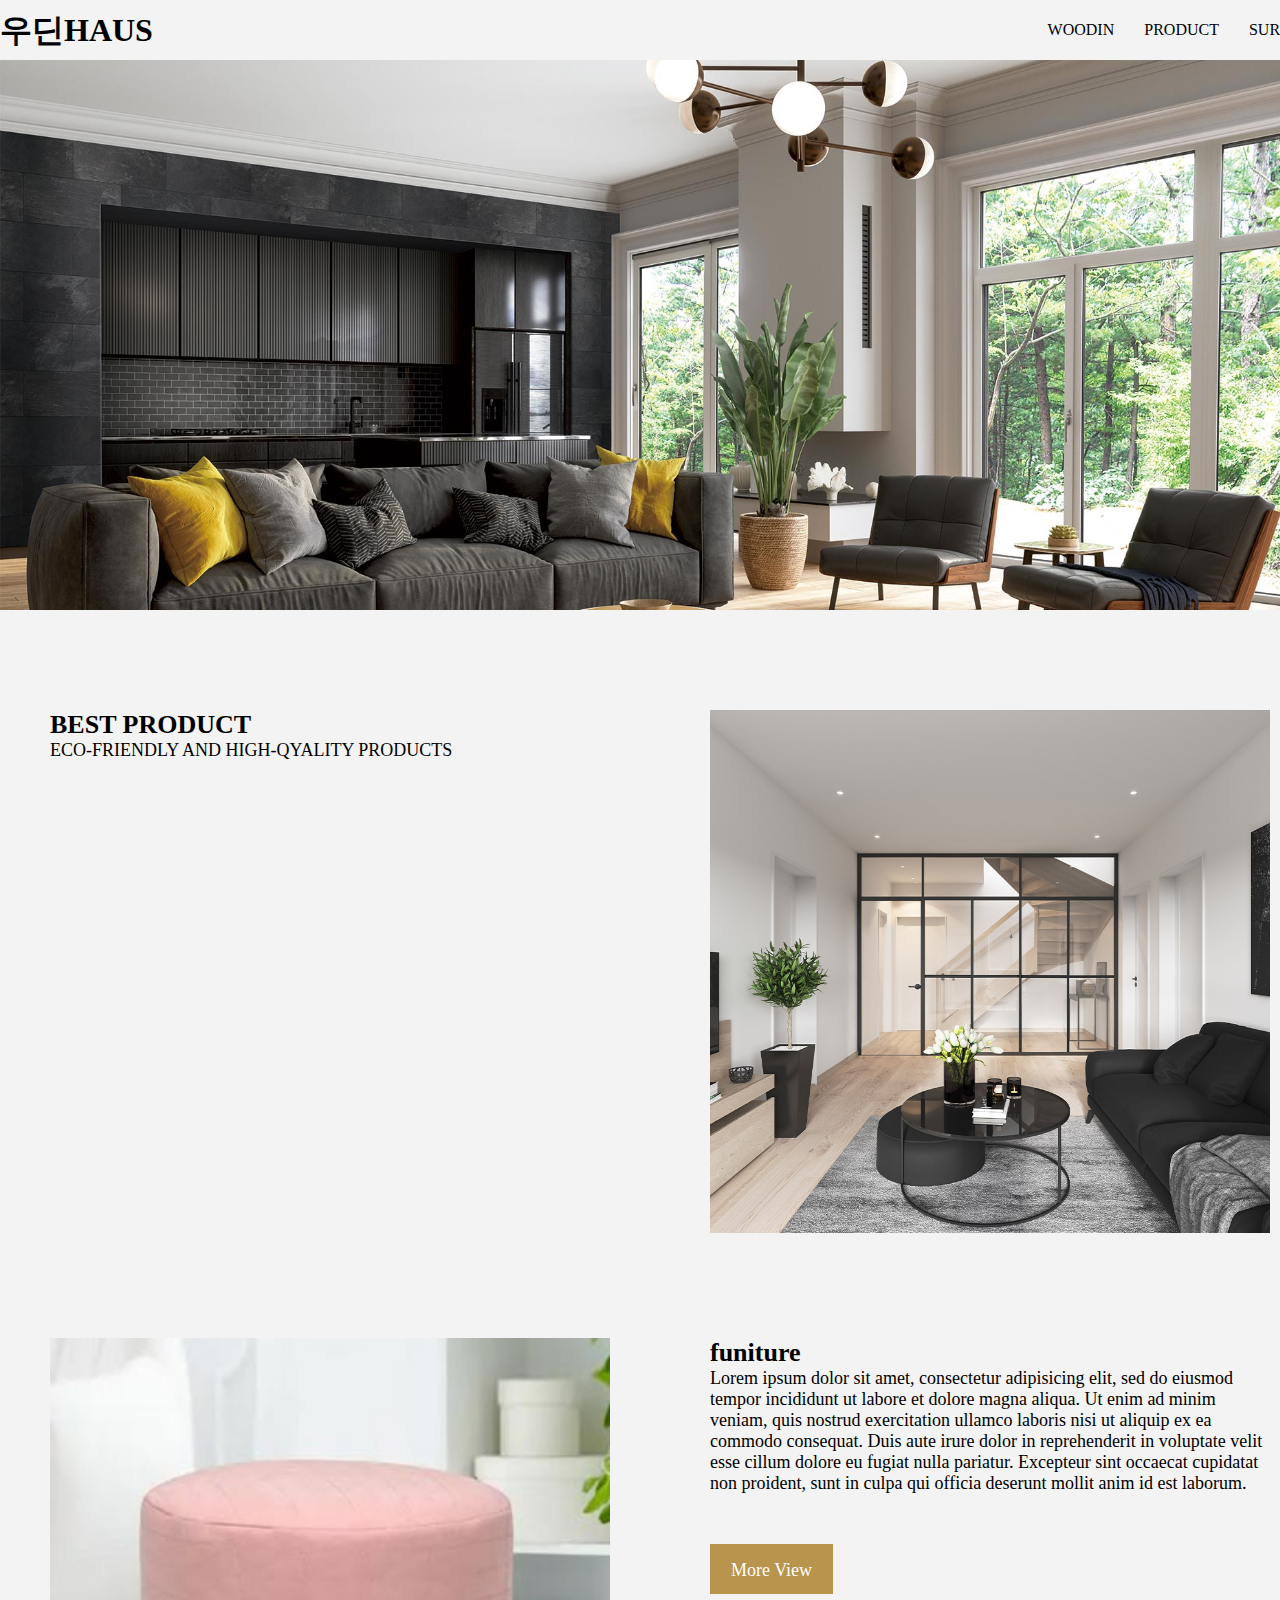
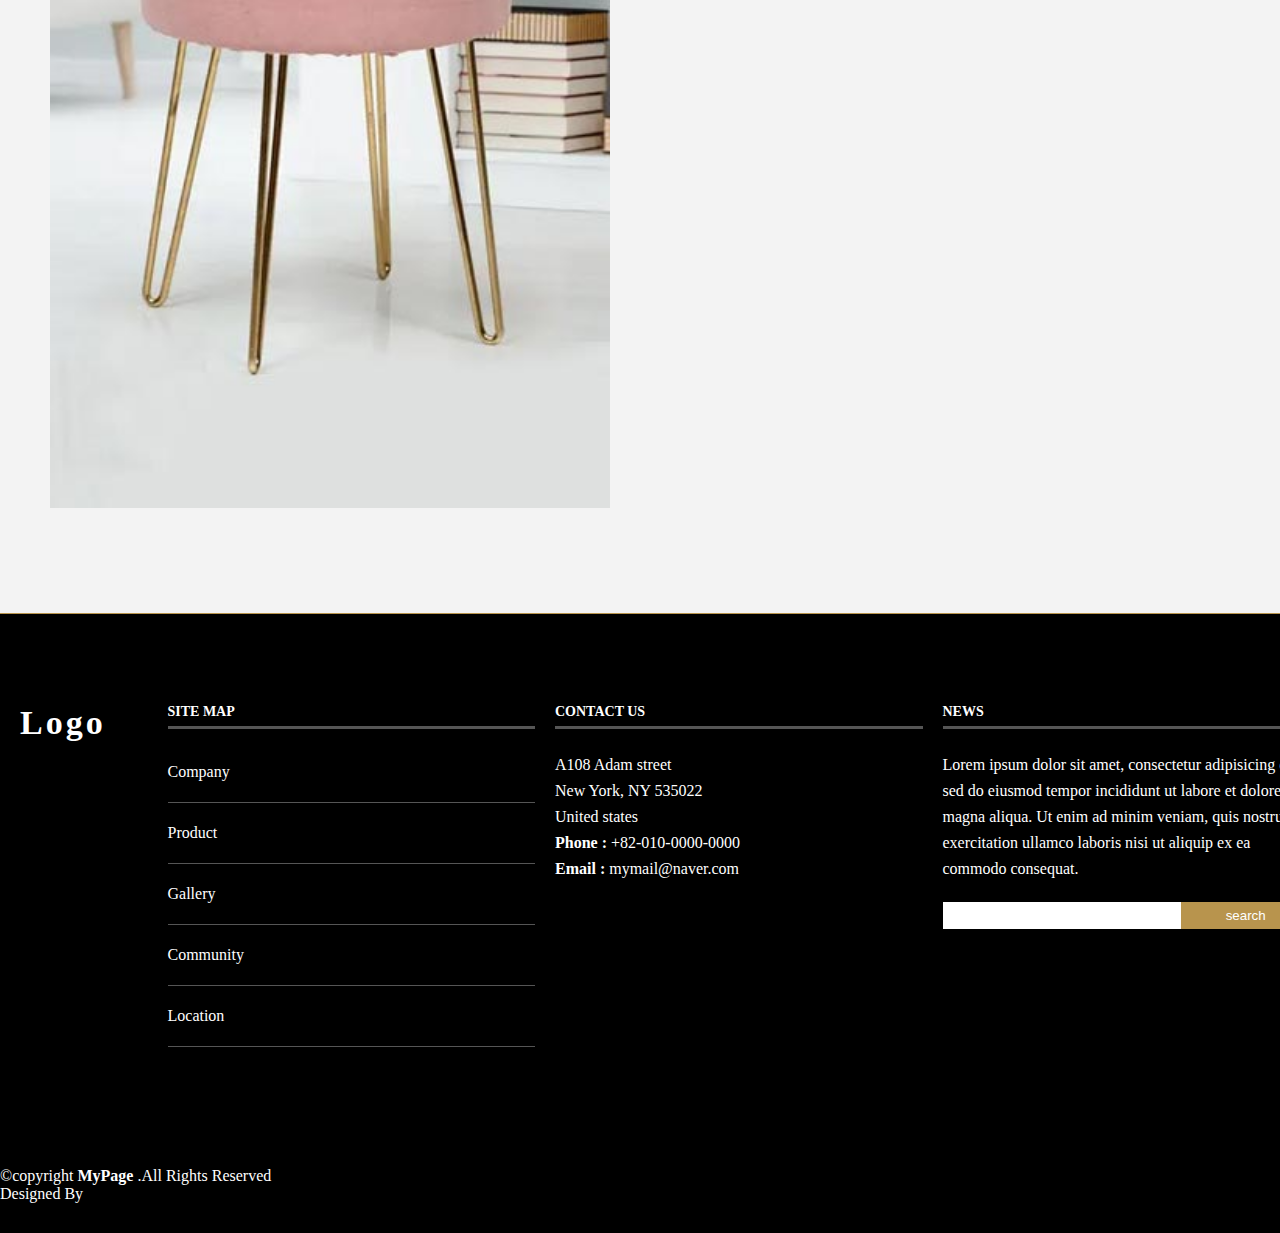
==== index.html @ 6322b31a "DAY(1)" ====
<!DOCTYPE html>
<html lang="ko" dir="ltr">

<head>
  <meta charset="utf-8">
  <meta name="viewport" content="width=device-width, initial-scale=1, maximum-scale=1, minimum-scale=1, user-scalable=no">
  <link rel="stylesheet" href="./css/style.min.css">
  <link rel="stylesheet" href="https://unpkg.com/swiper/swiper-bundle.min.css"/>
  <script type="text/javascript" src="./js/jquery.min.js"></script>
  <script type="text/javascript" src="./js/common.js"></script>
  <title>우딘HAUS</title>
</head>

<body>
  <div id="wrap">
    <header id="header">
      <!-- 로고 -->
      <h1 id="top-logo">
        <a href="index.html">우딘HAUS</a>
      </h1>
      <!-- 메인메뉴 -->
      <nav id="top-nav">
        <ul>
          <li>
            <a href="./company/introduce.html">WOODIN</a>
            <ul class="sub-menu">
              <li><a href="./company/introduce.html">Introduce</a></li>
              <li><a href="./company/ci.html">CI</a></li>
              <li><a href="./company/history.html">HISTORY</a></li>
            </ul>
          </li>
          <li><a href="./product/product.html">PRODUCT</a></li>      
          <li>
            <a href="./community/notice.html">SURPORT</a>
            <ul class="sub-menu">
              <li><a href="./community/notice.html">NOTICE</a></li>
              <li><a href="./community/faq.html">FAQ</a></li>
            </ul>
          </li>
        </ul>
      </nav>
    </header>
    <main>
      <!-- 메인베너 -->

      <div class="mainbanner">

      </div>
      <!-- 컨탠츠 영역 -->
      <div class="container">
        <div class="content">
          <div class="inner">
            <div class="box items_2">
              <div class="items">
                <h3 class="title">BEST PRODUCT</h3>
                <p>ECO-FRIENDLY AND HIGH-QYALITY PRODUCTS </p>
              </div>
              <div class="items">
                <img src="./img/thumb_nail01_cs.jpg" alt="funiture">
              </div>
            </div>

            <div class="box items_2">
              <div class="items">
                <img src="./img/thumb_nail02.jpg" alt="funiture">
              </div>
              <div class="items">
                <h3 class="title">funiture</h3>
                <p>Lorem ipsum dolor sit amet, consectetur adipisicing elit, sed do eiusmod tempor incididunt ut labore et dolore magna aliqua. Ut enim ad minim veniam, quis nostrud exercitation ullamco laboris nisi ut aliquip ex ea commodo
                  consequat. Duis aute irure dolor in reprehenderit in voluptate velit esse cillum dolore eu fugiat nulla pariatur. Excepteur sint occaecat cupidatat non proident, sunt in culpa qui officia deserunt mollit anim id est laborum.</p>
                <a href="./company/introduce.html" class="gbtn">More View</a>
              </div>
            </div>
          </div>
        </div>
      </div>
    </main>
    <footer id="footer">
      <div class="footer-top">
        <div class="container">
          <div class="row">
            <div class="column footer-logo">
              <h3>Logo</h3>
            </div>

            <div class="column">
              <h4>site map</h4>
              <ul>
                <li><a href="./company/introduce.html">Company</a></li>
                <li><a href="./product/product.html">Product</a></li>
                <li><a href="./gallery/gallery.html">Gallery</a></li>
                <li><a href="./community/notice.html">Community</a></li>
                <li><a href="./location/location.html">Location</a></li>
              </ul>
            </div>

            <div class="column">
              <h4>contact us</h4>
              <p>
                A108 Adam street <br>
                New York, NY 535022 <br>
                United states <br>
                <strong>Phone : </strong> <a href="tel:+82-10-0000-0000">+82-010-0000-0000</a> <br>
                <strong>Email : </strong> <a href="mailto:mymail@naver.com">mymail@naver.com</a>
              </p>
            </div>

            <div class="column news">
              <h4>news</h4>
              <p>Lorem ipsum dolor sit amet, consectetur adipisicing elit, sed do eiusmod tempor incididunt ut labore et dolore magna aliqua. Ut enim ad minim veniam, quis nostrud exercitation ullamco laboris nisi ut aliquip ex ea commodo consequat.</p>
              <form>
                <input type="text" name="search"><input type="submit" value="search">
              </form>
            </div>

          </div>
        </div>
      </div>

      <div class="container">
        <div class="copyright">
          &copy;copyright <strong>MyPage</strong> .All Rights Reserved
        </div>
        <div class="credits">
          Designed By <a href="mailto:aaa@naver.com">MySelf</a>
        </div>
      </div>

    </footer>
  </div>

</body>

</html>
---- css/style.min.css ----
@import url("https://fonts.googleapis.com/css2?family=Nanum+Gothic:wght@400;700;800&family=Noto+Sans+KR:wght@400;500&display=swap");html,body{height:100%}body{background:#f3f3f3;color:#000}html,body,p,dl,dt,dd,ul,li,h1,h2,h3,h4,h5,h6{margin:0;padding:0}li{list-style:none}a{text-decoration:none;color:#000;transition:.5s}a:hover{color:#000}.gbtn{display:inline-block;box-sizing:border-box;padding:0 20px;height:50px;line-height:50px;background:#b8944d;color:white;border:1px solid #b8944d}.gbtn:hover{color:#b8944d;background:white}.box{display:flex}.box .items{box-sizing:border-box;padding:50px;flex:100%;flex-shrink:0;font-size:18px}.box .items .title{font-size:26px}.box .items img{width:100%}.box.items_2 .items{flex:50%}table{width:100%;table-layout:fixed;border-collapse:collapse}table+.gbtn{margin-top:20px}table+.gbtn.right{float:right}table th{padding:20px 15px;text-align:left;font-size:16px;font-weight:500;text-transform:uppercase;color:white}table td{padding:15px;text-align:left;vertical-align:middle;font-weight:300;font-size:12px;border-bottom:1px solid #b8944d}.tbl-header{background-color:#b8944d}.accordion dl{width:100%;margin:50px auto}.accordion dl dt{font-size:18px;text-indent:3em;color:white;line-height:35px;height:35px;background:#b8944d}.accordion dl dd{height:300px;background:#d4d0c8}.accordion dl dd p{text-indent:1em}.map-info-window{width:150px;text-align:center;padding:6px 0}#wrap{width:1320px;margin:0 auto}#wrap #header{position:relative;height:60px}#wrap #header #top-logo{float:left}#wrap #header #top-logo a{height:60px;line-height:60px}#wrap #header #top-nav{position:relative;height:60px}#wrap #header #top-nav ul{float:right}#wrap #header #top-nav ul li{position:relative;float:left;margin-left:30px}#wrap #header #top-nav ul li:first-child{margin-left:0}#wrap #header #top-nav ul li a{display:inline-block;width:100%;height:100%;line-height:60px}#wrap #header #top-nav ul li:hover .sub-menu{visibility:visible;top:100%;opacity:1}#wrap #header #top-nav ul li .sub-menu{position:absolute;border:1px solid #b8944d;visibility:hidden;top:calc(100% - 3px);opacity:0;transition:.3s;z-index:500}#wrap #header #top-nav ul li .sub-menu li{width:100%;margin:0;background:white;box-sizing:border-box;padding:0 10px;min-width:150px;transition:.3s}#wrap #header #top-nav ul li .sub-menu li:hover{background:#b8944d;color:white}#wrap #header #top-nav ul li .sub-menu li a{line-height:40px;height:40px}#wrap main{min-height:801px}#wrap #footer{margin-top:50px;border-top:1px solid #b8944d;color:#fff;background:#000}#wrap #footer .footer-top{padding:60px 0 30px}#wrap #footer .footer-top a{color:#fff}#wrap #footer .container{padding:30px 0}#wrap #footer .container .row{display:flex;justify-content:center;flex-wrap:wrap}#wrap #footer .container .row .column{flex:25%;padding:0 10px;box-sizing:border-box;margin-bottom:30px}#wrap #footer .container .row .column h4{position:relative;font-size:14px;font-weight:bold;text-transform:uppercase;padding-bottom:12px;margin-bottom:20px}#wrap #footer .container .row .column h4:before{content:'';position:absolute;display:block;bottom:3px;height:3px;width:100%;background-color:#555}#wrap #footer .container .row .column h4:after{content:'';position:absolute;display:block;bottom:3px;height:3px;width:60px;background-color:#555}#wrap #footer .container .row .column ul li{line-height:40px;border-bottom:1px solid #555;padding:10px 0}#wrap #footer .container .row .column ul li:first-child{padding-top:0}#wrap #footer .container .row .column p{line-height:26px}#wrap #footer .container .row .column.footer-logo{flex:100px}#wrap #footer .container .row .column.footer-logo h3{font-size:34px;padding:2px 0 2px 10px;line-height:1;font-weight:bold;letter-spacing:3px}#wrap #footer .container .row .column.news p{margin-bottom:20px}#wrap #footer .container .row .column.news form{box-sizing:border-box}#wrap #footer .container .row .column.news input[type=text]{border:0;padding:6px 8px;box-sizing:border-box;width:calc(65%)}#wrap #footer .container .row .column.news input[type=submit]{border:0;padding:6px 0;box-sizing:border-box;width:calc( 35%);background:#b8944d;cursor:pointer;color:white}.mainbanner{height:550px;background:url(../img/main_banner_cs.jpg);background-repeat:no-repeat;background-size:cover}.inner:nth-child(1){margin-top:50px}.inner .box.items_2 .items p+a{margin-top:50px}body.subpage main .container{display:flex}body.subpage main .container #lnb{flex:230px;flex-shrink:0;flex-grow:0;box-sizing:border-box;padding-right:50px}body.subpage main .container #lnb ul li{border-bottom:1px solid #b8944d}body.subpage main .container #lnb ul a{display:inline-block;width:100%;height:100%;line-height:50px;font-size:18px;transition:0.5s}body.subpage main .container #lnb ul a:hover{padding-left:20px}body.subpage main .container #lnb ul a.on{color:white;background:#b8944d;padding-left:20px;box-sizing:border-box}body.subpage main .container .sub-title+.inner .tdl-header{margin-top:50px}body.subpage main .container .sub-title span{position:relative;display:inline-block;padding-bottom:8px;line-height:43px}body.subpage main .container .sub-title span:after{display:flex;position:absolute;content:'';height:3px;width:100%;background-color:#b8944d}body.subpage main .container .inner .box{flex-wrap:wrap}body.subpage main .container .inner+.inner{padding-top:50px;margin-top:50px;border-top:1px solid #b8944d}
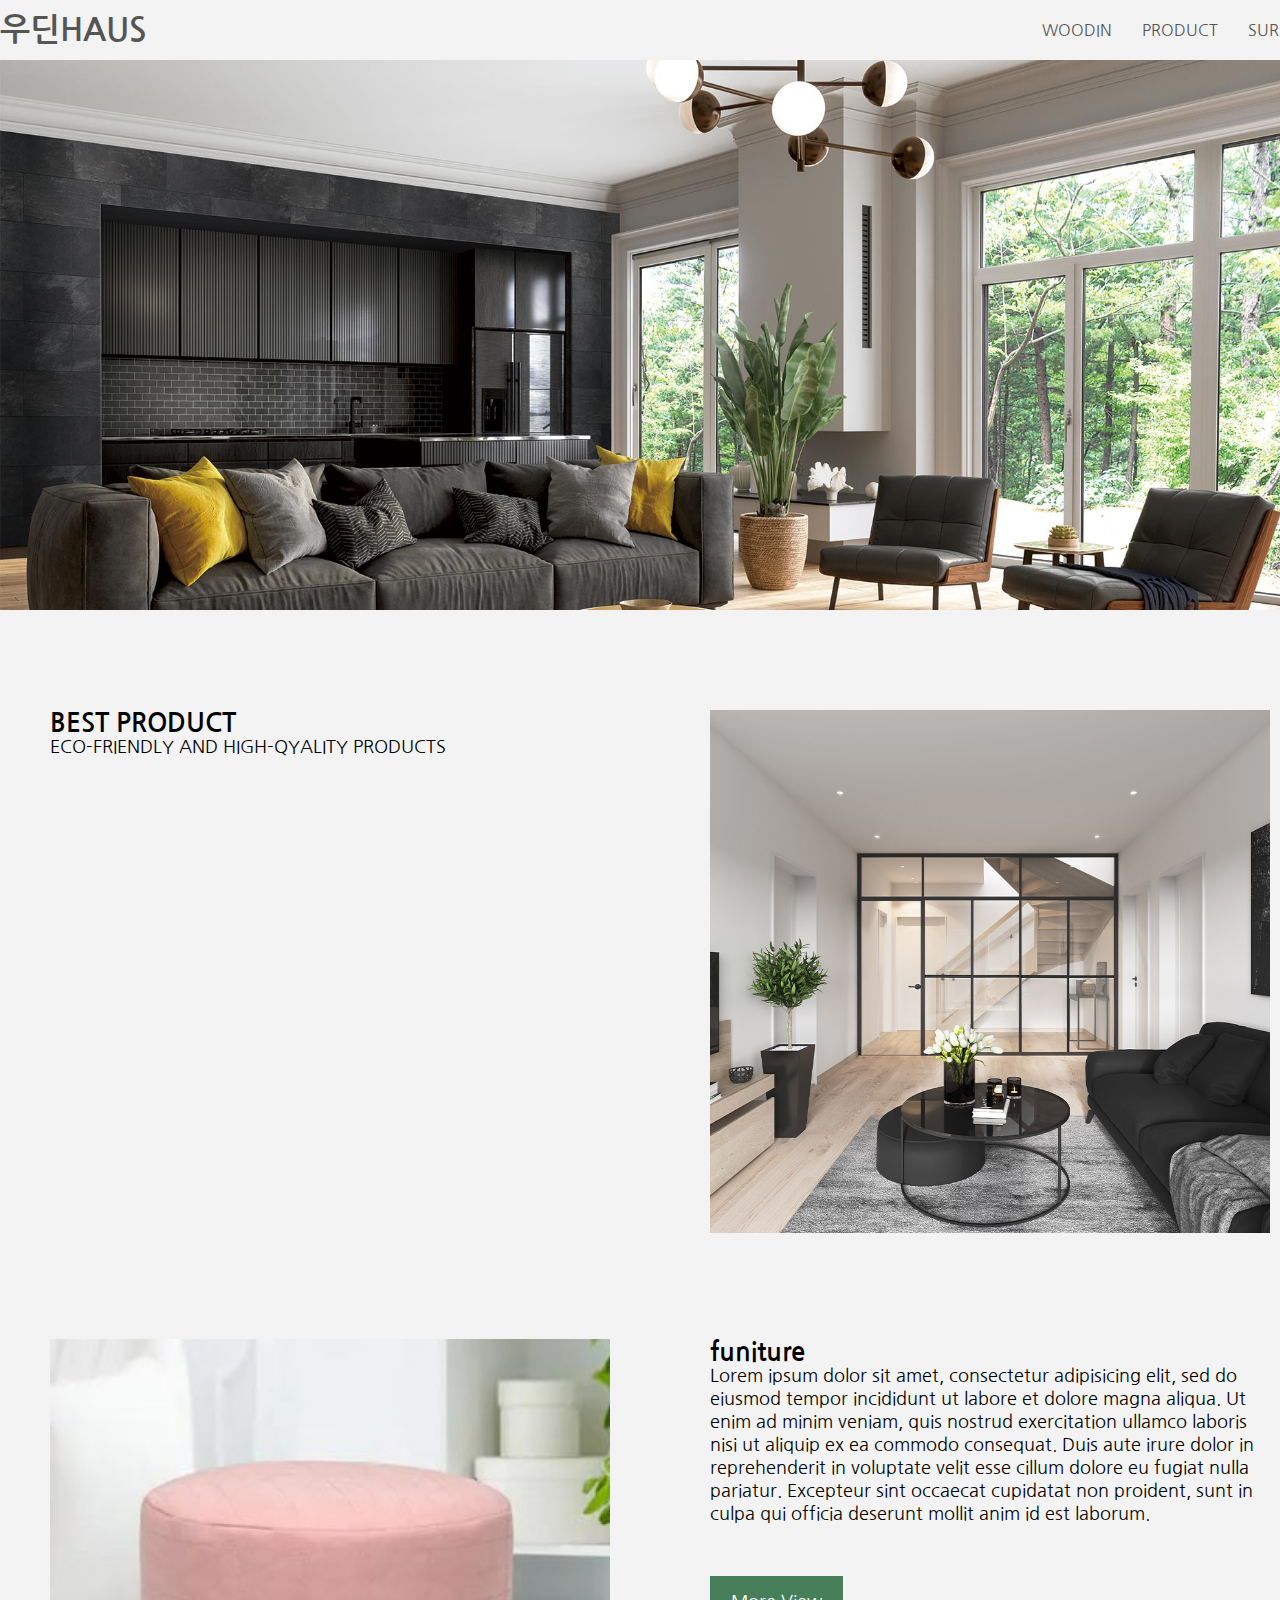
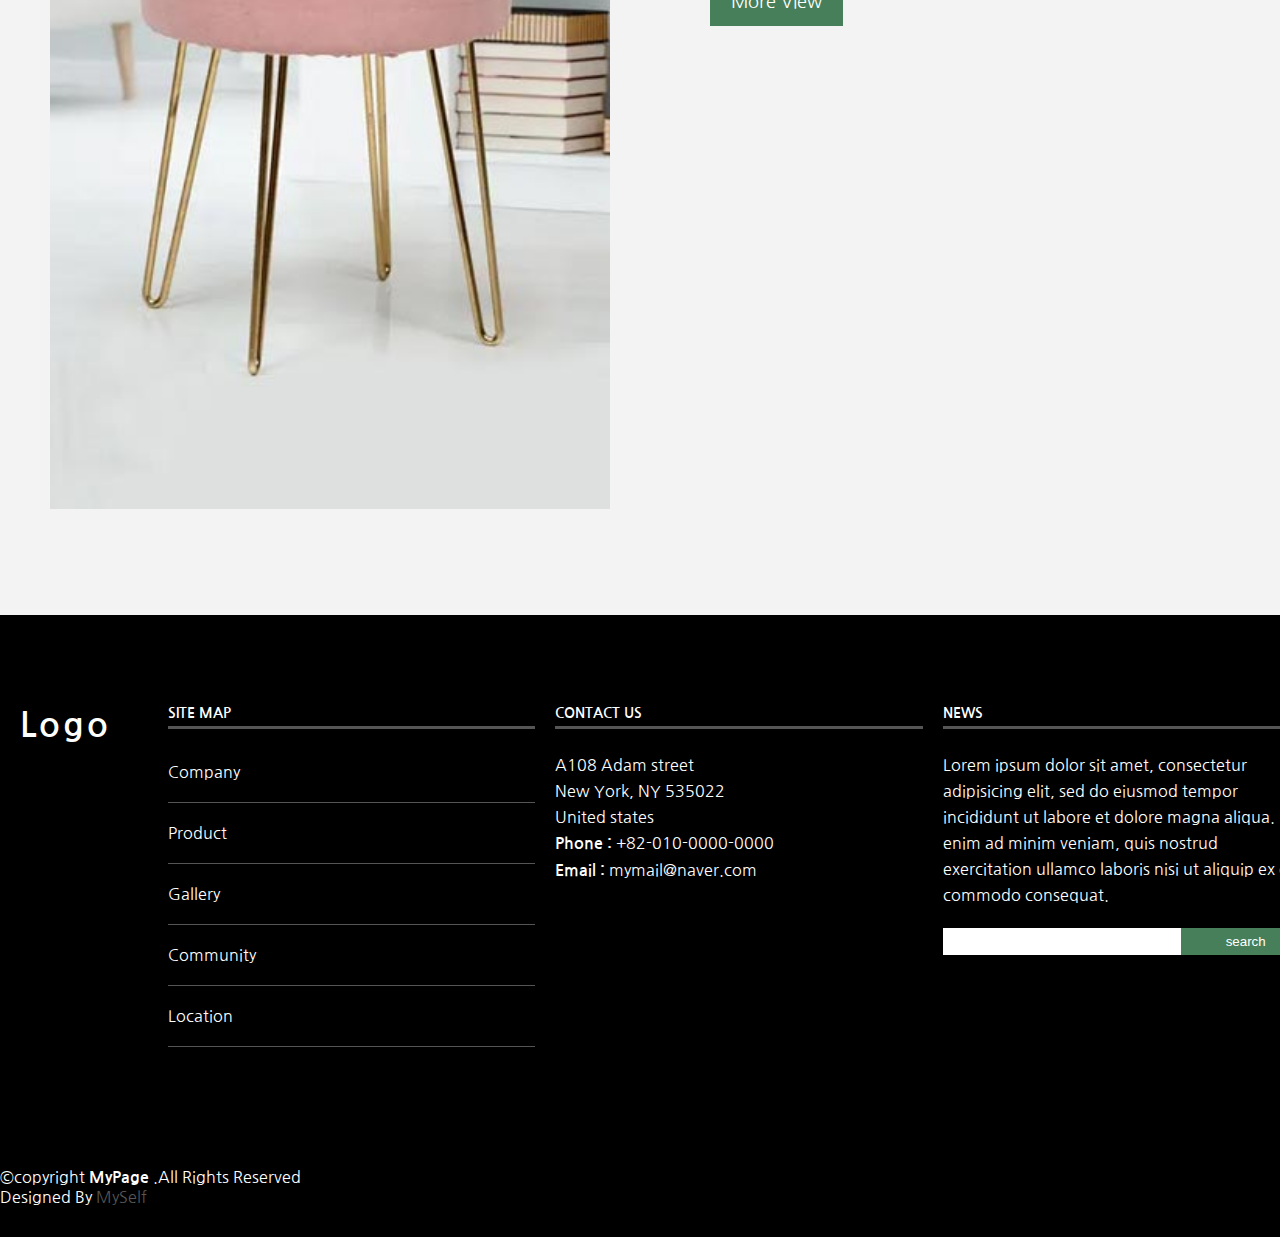
==== commit b5c7a6a5: "DAY(1-2)" ====
--- a/index.html
+++ b/index.html
@@ -29,7 +29,7 @@
               <li><a href="./company/history.html">HISTORY</a></li>
             </ul>
           </li>
-          <li><a href="./product/product.html">PRODUCT</a></li>      
+          <li><a href="./product/product.html">PRODUCT</a></li>
           <li>
             <a href="./community/notice.html">SURPORT</a>
             <ul class="sub-menu">
--- a/css/style.min.css
+++ b/css/style.min.css
@@ -1 +1 @@
-@import url("https://fonts.googleapis.com/css2?family=Nanum+Gothic:wght@400;700;800&family=Noto+Sans+KR:wght@400;500&display=swap");html,body{height:100%}body{background:#f3f3f3;color:#000}html,body,p,dl,dt,dd,ul,li,h1,h2,h3,h4,h5,h6{margin:0;padding:0}li{list-style:none}a{text-decoration:none;color:#000;transition:.5s}a:hover{color:#000}.gbtn{display:inline-block;box-sizing:border-box;padding:0 20px;height:50px;line-height:50px;background:#b8944d;color:white;border:1px solid #b8944d}.gbtn:hover{color:#b8944d;background:white}.box{display:flex}.box .items{box-sizing:border-box;padding:50px;flex:100%;flex-shrink:0;font-size:18px}.box .items .title{font-size:26px}.box .items img{width:100%}.box.items_2 .items{flex:50%}table{width:100%;table-layout:fixed;border-collapse:collapse}table+.gbtn{margin-top:20px}table+.gbtn.right{float:right}table th{padding:20px 15px;text-align:left;font-size:16px;font-weight:500;text-transform:uppercase;color:white}table td{padding:15px;text-align:left;vertical-align:middle;font-weight:300;font-size:12px;border-bottom:1px solid #b8944d}.tbl-header{background-color:#b8944d}.accordion dl{width:100%;margin:50px auto}.accordion dl dt{font-size:18px;text-indent:3em;color:white;line-height:35px;height:35px;background:#b8944d}.accordion dl dd{height:300px;background:#d4d0c8}.accordion dl dd p{text-indent:1em}.map-info-window{width:150px;text-align:center;padding:6px 0}#wrap{width:1320px;margin:0 auto}#wrap #header{position:relative;height:60px}#wrap #header #top-logo{float:left}#wrap #header #top-logo a{height:60px;line-height:60px}#wrap #header #top-nav{position:relative;height:60px}#wrap #header #top-nav ul{float:right}#wrap #header #top-nav ul li{position:relative;float:left;margin-left:30px}#wrap #header #top-nav ul li:first-child{margin-left:0}#wrap #header #top-nav ul li a{display:inline-block;width:100%;height:100%;line-height:60px}#wrap #header #top-nav ul li:hover .sub-menu{visibility:visible;top:100%;opacity:1}#wrap #header #top-nav ul li .sub-menu{position:absolute;border:1px solid #b8944d;visibility:hidden;top:calc(100% - 3px);opacity:0;transition:.3s;z-index:500}#wrap #header #top-nav ul li .sub-menu li{width:100%;margin:0;background:white;box-sizing:border-box;padding:0 10px;min-width:150px;transition:.3s}#wrap #header #top-nav ul li .sub-menu li:hover{background:#b8944d;color:white}#wrap #header #top-nav ul li .sub-menu li a{line-height:40px;height:40px}#wrap main{min-height:801px}#wrap #footer{margin-top:50px;border-top:1px solid #b8944d;color:#fff;background:#000}#wrap #footer .footer-top{padding:60px 0 30px}#wrap #footer .footer-top a{color:#fff}#wrap #footer .container{padding:30px 0}#wrap #footer .container .row{display:flex;justify-content:center;flex-wrap:wrap}#wrap #footer .container .row .column{flex:25%;padding:0 10px;box-sizing:border-box;margin-bottom:30px}#wrap #footer .container .row .column h4{position:relative;font-size:14px;font-weight:bold;text-transform:uppercase;padding-bottom:12px;margin-bottom:20px}#wrap #footer .container .row .column h4:before{content:'';position:absolute;display:block;bottom:3px;height:3px;width:100%;background-color:#555}#wrap #footer .container .row .column h4:after{content:'';position:absolute;display:block;bottom:3px;height:3px;width:60px;background-color:#555}#wrap #footer .container .row .column ul li{line-height:40px;border-bottom:1px solid #555;padding:10px 0}#wrap #footer .container .row .column ul li:first-child{padding-top:0}#wrap #footer .container .row .column p{line-height:26px}#wrap #footer .container .row .column.footer-logo{flex:100px}#wrap #footer .container .row .column.footer-logo h3{font-size:34px;padding:2px 0 2px 10px;line-height:1;font-weight:bold;letter-spacing:3px}#wrap #footer .container .row .column.news p{margin-bottom:20px}#wrap #footer .container .row .column.news form{box-sizing:border-box}#wrap #footer .container .row .column.news input[type=text]{border:0;padding:6px 8px;box-sizing:border-box;width:calc(65%)}#wrap #footer .container .row .column.news input[type=submit]{border:0;padding:6px 0;box-sizing:border-box;width:calc( 35%);background:#b8944d;cursor:pointer;color:white}.mainbanner{height:550px;background:url(../img/main_banner_cs.jpg);background-repeat:no-repeat;background-size:cover}.inner:nth-child(1){margin-top:50px}.inner .box.items_2 .items p+a{margin-top:50px}body.subpage main .container{display:flex}body.subpage main .container #lnb{flex:230px;flex-shrink:0;flex-grow:0;box-sizing:border-box;padding-right:50px}body.subpage main .container #lnb ul li{border-bottom:1px solid #b8944d}body.subpage main .container #lnb ul a{display:inline-block;width:100%;height:100%;line-height:50px;font-size:18px;transition:0.5s}body.subpage main .container #lnb ul a:hover{padding-left:20px}body.subpage main .container #lnb ul a.on{color:white;background:#b8944d;padding-left:20px;box-sizing:border-box}body.subpage main .container .sub-title+.inner .tdl-header{margin-top:50px}body.subpage main .container .sub-title span{position:relative;display:inline-block;padding-bottom:8px;line-height:43px}body.subpage main .container .sub-title span:after{display:flex;position:absolute;content:'';height:3px;width:100%;background-color:#b8944d}body.subpage main .container .inner .box{flex-wrap:wrap}body.subpage main .container .inner+.inner{padding-top:50px;margin-top:50px;border-top:1px solid #b8944d}
+@import url("https://fonts.googleapis.com/css2?family=Nanum+Gothic:wght@400;700;800&family=Noto+Sans+KR:wght@400;500&display=swap");html,body{height:100%;font-family:'Nanum Gothic', sans-serif}body{background:#f3f3f3;color:#000}html,body,p,dl,dt,dd,ul,li,h1,h2,h3,h4,h5,h6{margin:0;padding:0}li{list-style:none}a{text-decoration:none;color:#555;transition:.5s}a:hover{color:#000}.gbtn{display:inline-block;box-sizing:border-box;padding:0 20px;height:50px;line-height:50px;background:#477f5a;color:white;border:1px solid #477f5a}.gbtn:hover{color:#477f5a;background:white}.box{display:flex}.box .items{box-sizing:border-box;padding:50px;flex:100%;flex-shrink:0;font-size:18px}.box .items .title{font-size:26px}.box .items img{width:100%}.box.items_2 .items{flex:50%}table{width:100%;table-layout:fixed;border-collapse:collapse}table+.gbtn{margin-top:20px}table+.gbtn.right{float:right}table th{padding:20px 15px;text-align:left;font-size:16px;font-weight:500;text-transform:uppercase;color:white}table td{padding:15px;text-align:left;vertical-align:middle;font-weight:300;font-size:12px;border-bottom:1px solid #000}.tbl-header{background-color:#f2f2f2}.accordion dl{width:100%;margin:50px auto}.accordion dl dt{font-size:18px;text-indent:3em;color:white;line-height:35px;height:35px;background:#000}.accordion dl dd{height:300px;background:#d4d0c8}.accordion dl dd p{text-indent:1em}.map-info-window{width:150px;text-align:center;padding:6px 0}#wrap{width:1320px;margin:0 auto}#wrap #header{position:relative;height:60px}#wrap #header #top-logo{float:left}#wrap #header #top-logo a{height:60px;line-height:60px}#wrap #header #top-nav{position:relative;height:60px}#wrap #header #top-nav ul{float:right}#wrap #header #top-nav ul li{position:relative;float:left;margin-left:30px}#wrap #header #top-nav ul li:first-child{margin-left:0}#wrap #header #top-nav ul li a{display:inline-block;width:100%;height:100%;line-height:60px}#wrap #header #top-nav ul li:hover .sub-menu{visibility:visible;top:100%;opacity:1}#wrap #header #top-nav ul li .sub-menu{position:absolute;border:1px solid #000;visibility:hidden;top:calc(100% - 3px);opacity:0;transition:.3s;z-index:500}#wrap #header #top-nav ul li .sub-menu li{width:100%;margin:0;background:white;box-sizing:border-box;padding:0 10px;min-width:150px;transition:.3s}#wrap #header #top-nav ul li .sub-menu li:hover{background:#477f5a;color:white}#wrap #header #top-nav ul li .sub-menu li a{line-height:40px;height:40px}#wrap main{min-height:801px}#wrap #footer{margin-top:50px;border-top:1px solid #000;color:#fff;background:#000}#wrap #footer .footer-top{padding:60px 0 30px}#wrap #footer .footer-top a{color:#fff}#wrap #footer .container{padding:30px 0}#wrap #footer .container .row{display:flex;justify-content:center;flex-wrap:wrap}#wrap #footer .container .row .column{flex:25%;padding:0 10px;box-sizing:border-box;margin-bottom:30px}#wrap #footer .container .row .column h4{position:relative;font-size:14px;font-weight:bold;text-transform:uppercase;padding-bottom:12px;margin-bottom:20px}#wrap #footer .container .row .column h4:before{content:'';position:absolute;display:block;bottom:3px;height:3px;width:100%;background-color:#555}#wrap #footer .container .row .column h4:after{content:'';position:absolute;display:block;bottom:3px;height:3px;width:60px;background-color:#555}#wrap #footer .container .row .column ul li{line-height:40px;border-bottom:1px solid #555;padding:10px 0}#wrap #footer .container .row .column ul li:first-child{padding-top:0}#wrap #footer .container .row .column p{line-height:26px}#wrap #footer .container .row .column.footer-logo{flex:100px}#wrap #footer .container .row .column.footer-logo h3{font-size:34px;padding:2px 0 2px 10px;line-height:1;font-weight:bold;letter-spacing:3px}#wrap #footer .container .row .column.news p{margin-bottom:20px}#wrap #footer .container .row .column.news form{box-sizing:border-box}#wrap #footer .container .row .column.news input[type=text]{border:0;padding:6px 8px;box-sizing:border-box;width:calc(65%)}#wrap #footer .container .row .column.news input[type=submit]{border:0;padding:6px 0;box-sizing:border-box;width:calc( 35%);background:#477f5a;cursor:pointer;color:white}.mainbanner{height:550px;background:url(../img/main_banner_cs.jpg);background-repeat:no-repeat;background-size:cover}.inner:nth-child(1){margin-top:50px}.inner .box.items_2 .items p+a{margin-top:50px}body.subpage main .container{display:flex}body.subpage main .container #lnb{flex:230px;flex-shrink:0;flex-grow:0;box-sizing:border-box;padding-right:50px}body.subpage main .container #lnb ul li{border-bottom:1px solid #000}body.subpage main .container #lnb ul a{display:inline-block;width:100%;height:100%;line-height:50px;font-size:18px;transition:0.5s}body.subpage main .container #lnb ul a:hover{padding-left:20px}body.subpage main .container #lnb ul a.on{color:white;background:#477f5a;padding-left:20px;box-sizing:border-box}body.subpage main .container .sub-title+.inner .tdl-header{margin-top:50px}body.subpage main .container .sub-title span{position:relative;display:inline-block;padding-bottom:8px;line-height:43px}body.subpage main .container .sub-title span:after{display:flex;position:absolute;content:'';height:3px;width:100%;background-color:#000}body.subpage main .container .inner .box{flex-wrap:wrap}body.subpage main .container .inner+.inner{padding-top:50px;margin-top:50px;border-top:1px solid #000}
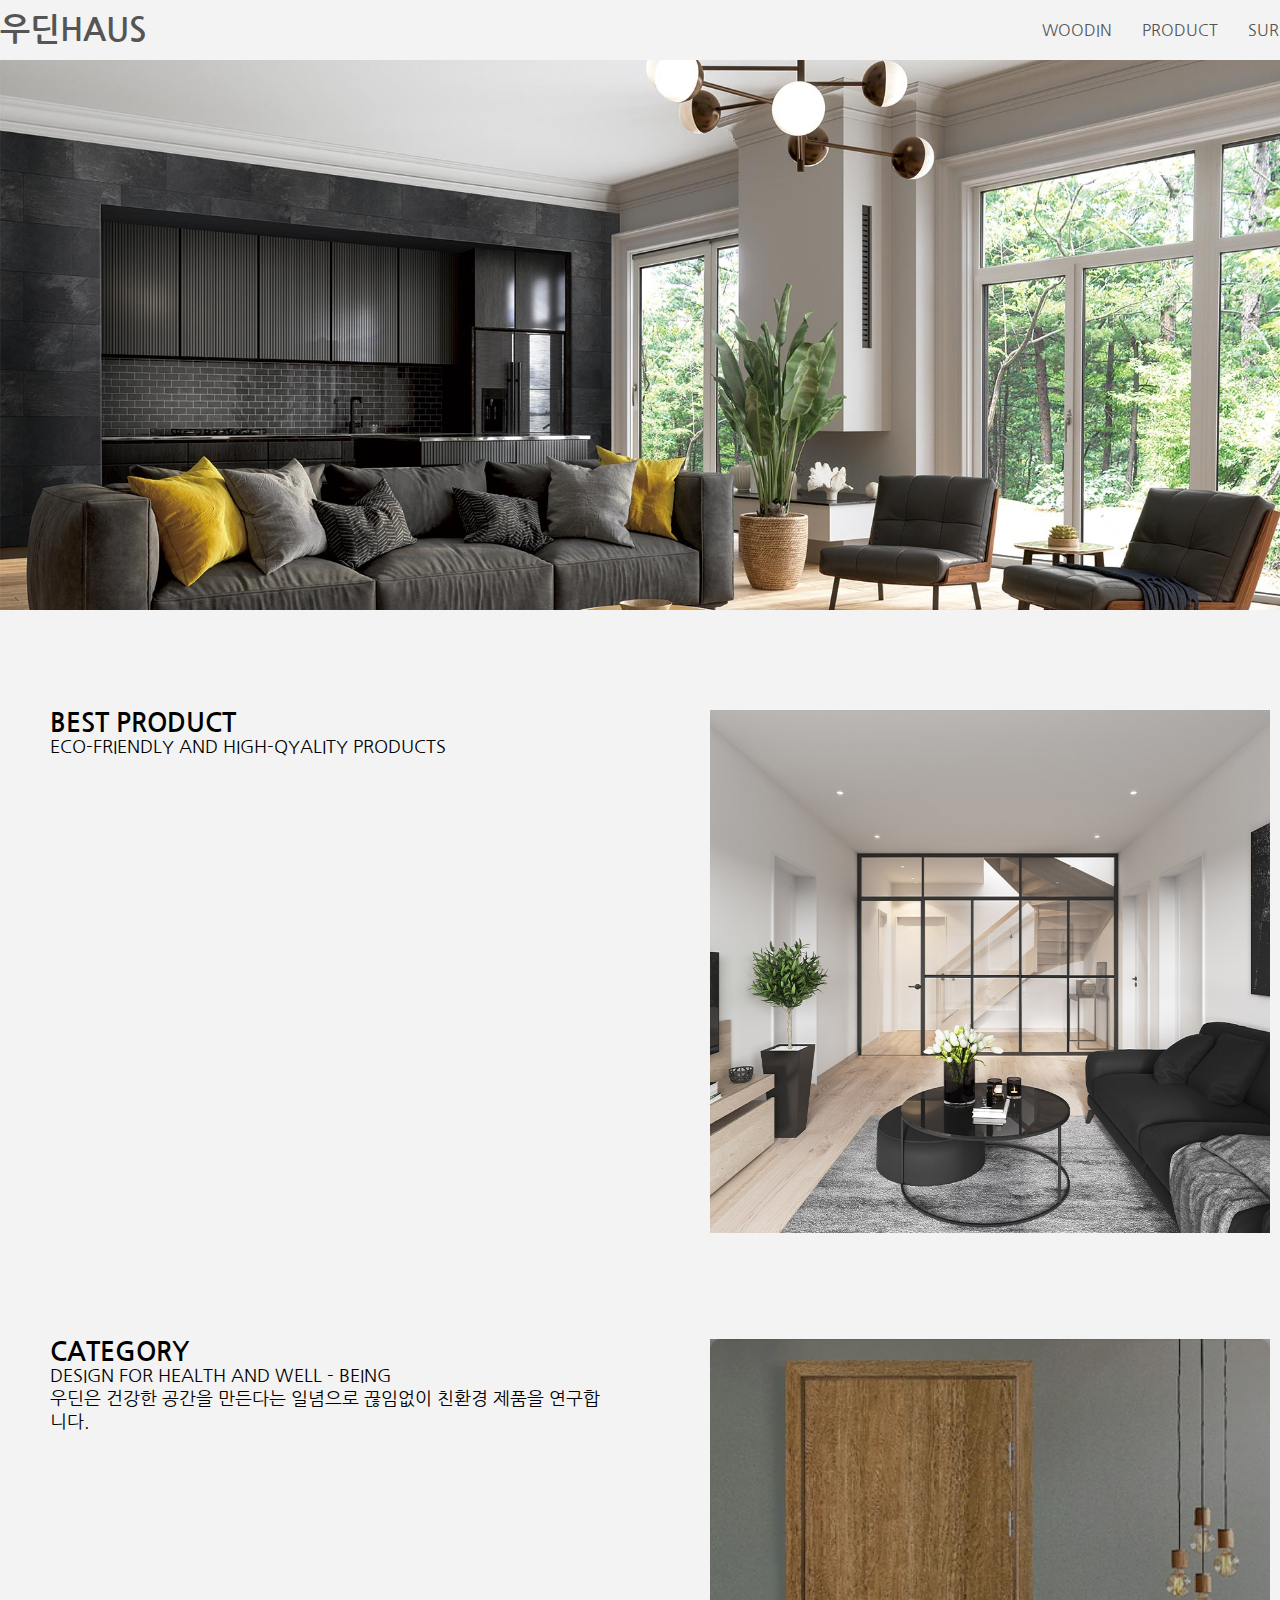
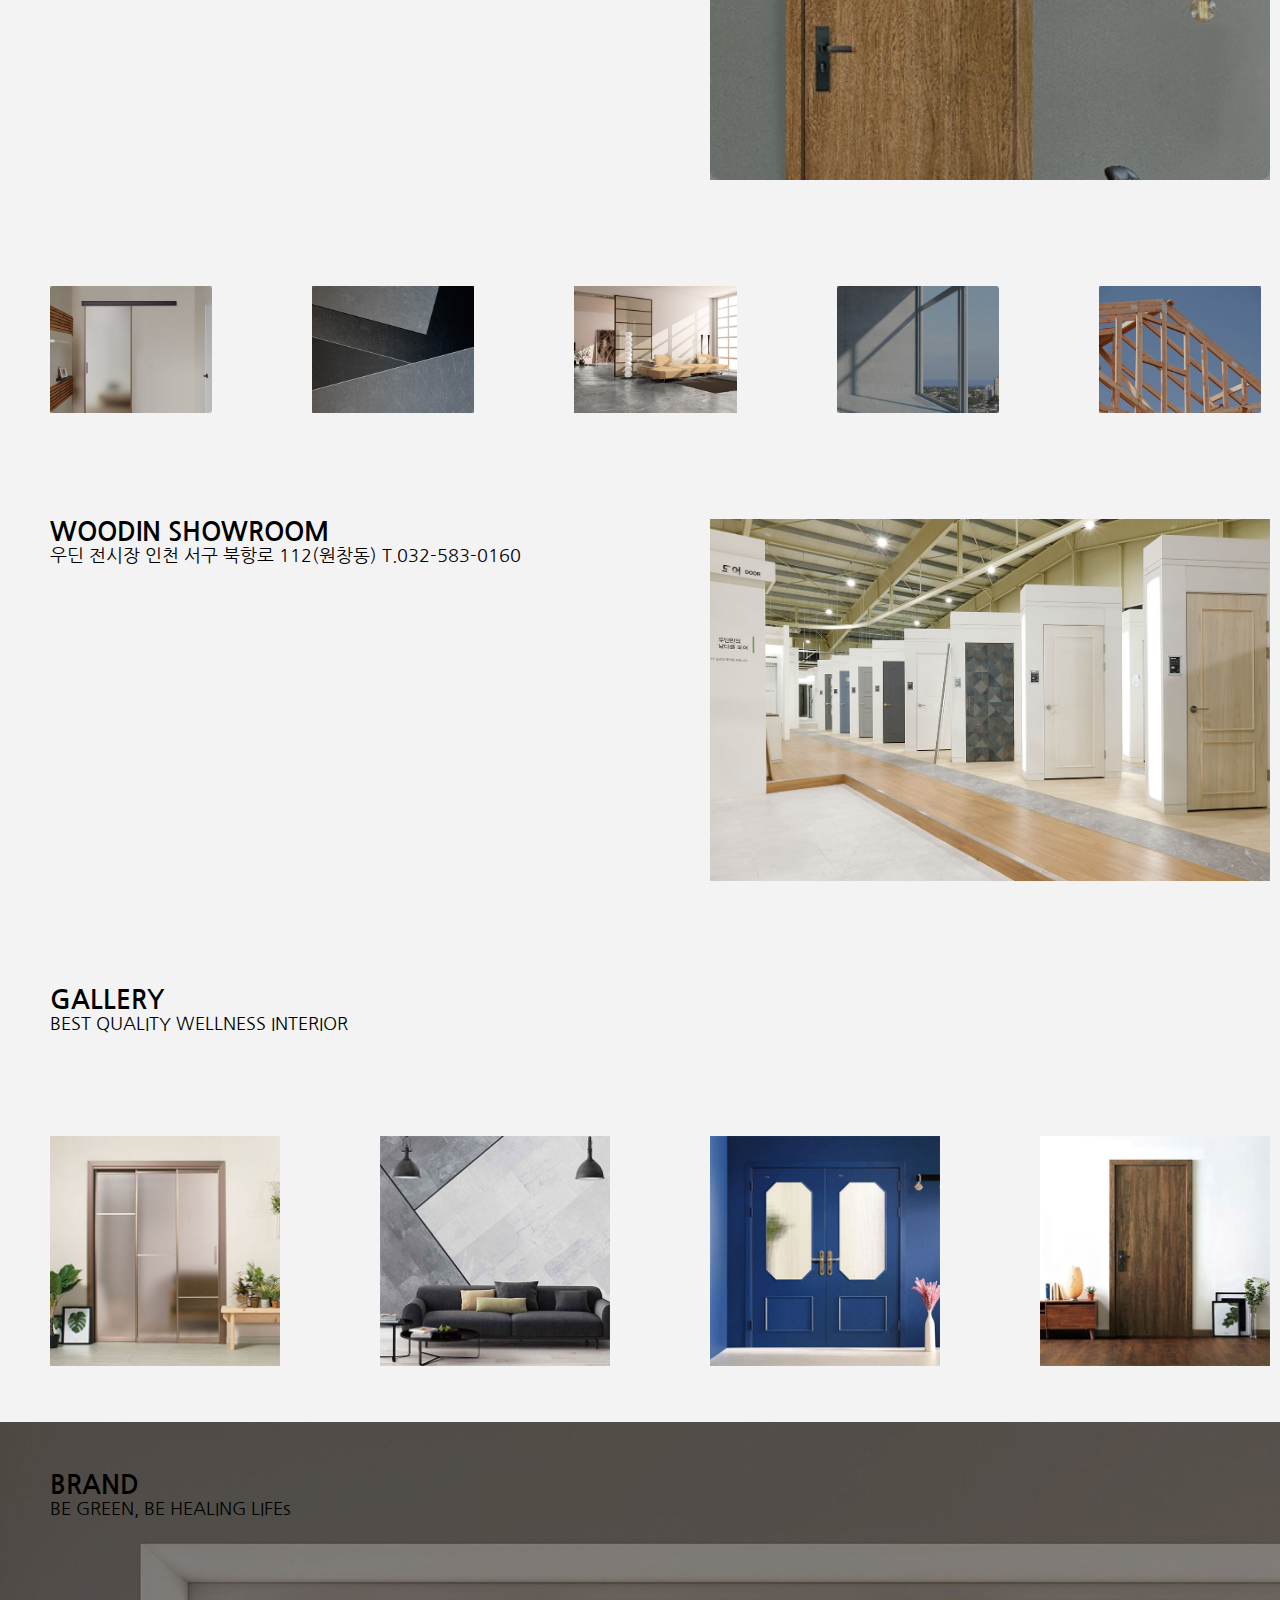
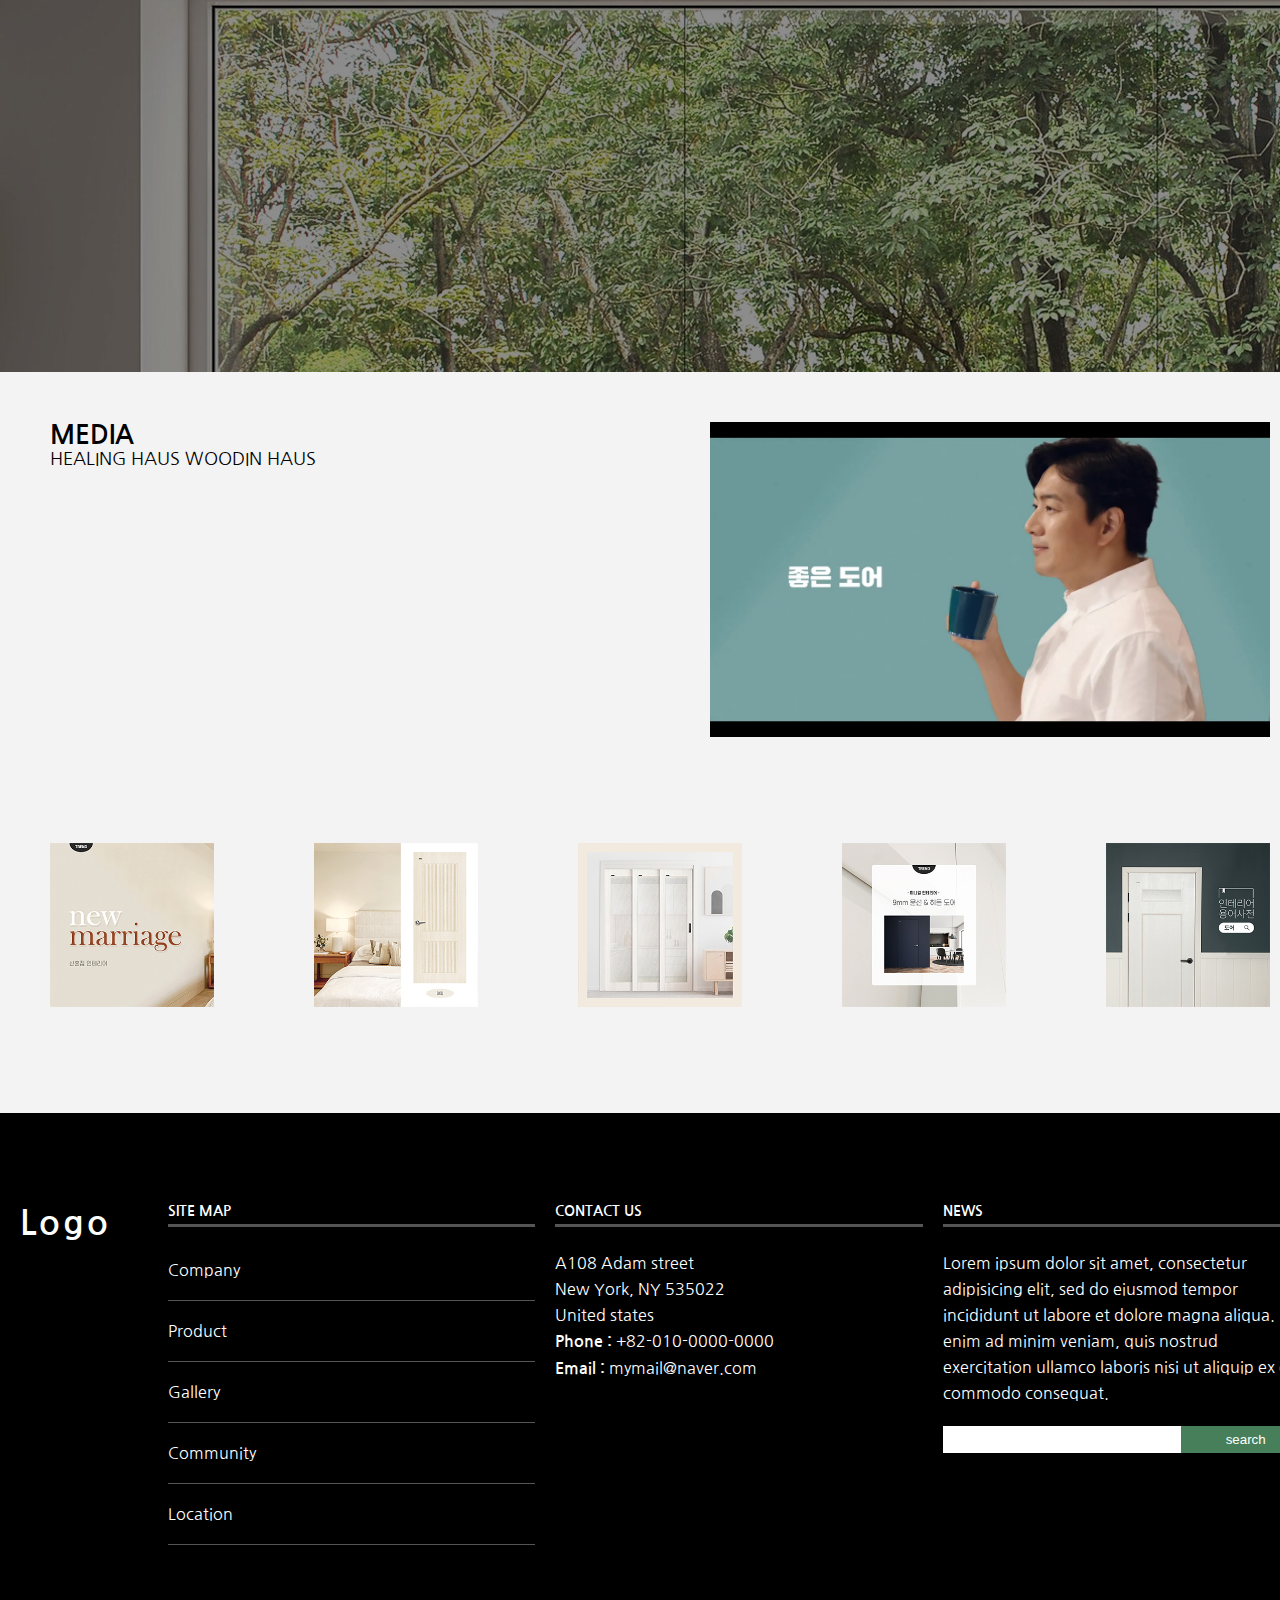
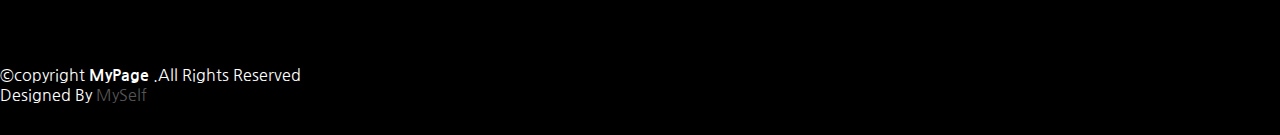
==== commit ae3ef41d: "DAY(2" ====
--- a/index.html
+++ b/index.html
@@ -62,18 +62,110 @@
 
             <div class="box items_2">
               <div class="items">
-                <img src="./img/thumb_nail02.jpg" alt="funiture">
-              </div>
-              <div class="items">
-                <h3 class="title">funiture</h3>
-                <p>Lorem ipsum dolor sit amet, consectetur adipisicing elit, sed do eiusmod tempor incididunt ut labore et dolore magna aliqua. Ut enim ad minim veniam, quis nostrud exercitation ullamco laboris nisi ut aliquip ex ea commodo
-                  consequat. Duis aute irure dolor in reprehenderit in voluptate velit esse cillum dolore eu fugiat nulla pariatur. Excepteur sint occaecat cupidatat non proident, sunt in culpa qui officia deserunt mollit anim id est laborum.</p>
-                <a href="./company/introduce.html" class="gbtn">More View</a>
-              </div>
-            </div>
+                <h3 class="title">CATEGORY</h3>
+                <p>DESIGN FOR HEALTH AND WELL - BEING <br> 우딘은 건강한 공간을 만든다는 일념으로 끊임없이 친환경 제품을 연구합니다. </p>
+
+                </div>
+              <div class="items">
+                <img src="./img/main/item01.jpg" alt="funiture">
+              </div>
+            </div>
+
+            <div class="box img-wrap">
+              <div class="items">
+                <img src="./img/main/item02.jpg" alt="funiture">
+              </div>
+              <div class="items">
+                <img src="./img/main/item03.jpg" alt="funiture">
+              </div>
+              <div class="items">
+                <img src="./img/main/item04.jpg" alt="funiture">
+              </div>
+              <div class="items">
+                <img src="./img/main/item05.jpg" alt="funiture">
+              </div>
+              <div class="items">
+                <img src="./img/main/item06.jpg" alt="funiture">
+              </div>
+              <
+            </div>
+
+            <div class="box items_2">
+              <div class="items">
+                <h3 class="title">WOODIN SHOWROOM</h3>
+                <p>우딘 전시장 인천 서구 북항로 112(원창동) T.032-583-0160</p>
+
+              </div>
+              <div class="items">
+                <img src="./img/main/item07.jpg" alt="funiture">
+              </div>
+            </div>
+
+            <div class="box">
+              <div class="items">
+                <h3 class="title">GALLERY</h3>
+                <p>BEST QUALITY WELLNESS INTERIOR</p>
+              </div>
+
+            </div>
+
+            <div class="box img-wrap">
+              <div class="items">
+                <img src="./img/main/item08.jpg" alt="funiture">
+              </div>
+              <div class="items">
+                <img src="./img/main/item09.jpg" alt="funiture">
+              </div>
+              <div class="items">
+                <img src="./img/main/item10.jpg" alt="funiture">
+              </div>
+              <div class="items">
+                <img src="./img/main/item11.jpg" alt="funiture">
+              </div>
+              </div>
+
+
+            <div class="mainbanner sub">
+              <div class="box">
+                <div class="items">
+                  <h3 class="title">BRAND</h3>
+                  <p>BE GREEN, BE HEALING LIFEs</p>
+                </div>
+
+              </div>
+            </div>
+
+            <div class="box items_2">
+              <div class="items">
+                <h3 class="title">MEDIA</h3>
+                <p>HEALING HAUS WOODIN HAUS </p>
+                </div>
+              <div class="items">
+                <img src="./img/main/item13.jpg" alt="funiture">
+              </div>
+            </div>
+
+            <div class="box img-wrap">
+              <div class="items">
+                <img src="./img/main/item14.jpg" alt="funiture">
+              </div>
+              <div class="items">
+                <img src="./img/main/item15.jpg" alt="funiture">
+              </div>
+              <div class="items">
+                <img src="./img/main/item16.jpg" alt="funiture">
+              </div>
+              <div class="items">
+                <img src="./img/main/item17.jpg" alt="funiture">
+              </div>
+              <div class="items">
+                <img src="./img/main/item18.jpg" alt="funiture">
+              </div>
+              </div>
+            </div>
+
           </div>
         </div>
-      </div>
     </main>
     <footer id="footer">
       <div class="footer-top">
@@ -128,7 +220,6 @@
 
     </footer>
   </div>
-
 </body>
 
 </html>
--- a/css/style.min.css
+++ b/css/style.min.css
@@ -1 +1 @@
-@import url("https://fonts.googleapis.com/css2?family=Nanum+Gothic:wght@400;700;800&family=Noto+Sans+KR:wght@400;500&display=swap");html,body{height:100%;font-family:'Nanum Gothic', sans-serif}body{background:#f3f3f3;color:#000}html,body,p,dl,dt,dd,ul,li,h1,h2,h3,h4,h5,h6{margin:0;padding:0}li{list-style:none}a{text-decoration:none;color:#555;transition:.5s}a:hover{color:#000}.gbtn{display:inline-block;box-sizing:border-box;padding:0 20px;height:50px;line-height:50px;background:#477f5a;color:white;border:1px solid #477f5a}.gbtn:hover{color:#477f5a;background:white}.box{display:flex}.box .items{box-sizing:border-box;padding:50px;flex:100%;flex-shrink:0;font-size:18px}.box .items .title{font-size:26px}.box .items img{width:100%}.box.items_2 .items{flex:50%}table{width:100%;table-layout:fixed;border-collapse:collapse}table+.gbtn{margin-top:20px}table+.gbtn.right{float:right}table th{padding:20px 15px;text-align:left;font-size:16px;font-weight:500;text-transform:uppercase;color:white}table td{padding:15px;text-align:left;vertical-align:middle;font-weight:300;font-size:12px;border-bottom:1px solid #000}.tbl-header{background-color:#f2f2f2}.accordion dl{width:100%;margin:50px auto}.accordion dl dt{font-size:18px;text-indent:3em;color:white;line-height:35px;height:35px;background:#000}.accordion dl dd{height:300px;background:#d4d0c8}.accordion dl dd p{text-indent:1em}.map-info-window{width:150px;text-align:center;padding:6px 0}#wrap{width:1320px;margin:0 auto}#wrap #header{position:relative;height:60px}#wrap #header #top-logo{float:left}#wrap #header #top-logo a{height:60px;line-height:60px}#wrap #header #top-nav{position:relative;height:60px}#wrap #header #top-nav ul{float:right}#wrap #header #top-nav ul li{position:relative;float:left;margin-left:30px}#wrap #header #top-nav ul li:first-child{margin-left:0}#wrap #header #top-nav ul li a{display:inline-block;width:100%;height:100%;line-height:60px}#wrap #header #top-nav ul li:hover .sub-menu{visibility:visible;top:100%;opacity:1}#wrap #header #top-nav ul li .sub-menu{position:absolute;border:1px solid #000;visibility:hidden;top:calc(100% - 3px);opacity:0;transition:.3s;z-index:500}#wrap #header #top-nav ul li .sub-menu li{width:100%;margin:0;background:white;box-sizing:border-box;padding:0 10px;min-width:150px;transition:.3s}#wrap #header #top-nav ul li .sub-menu li:hover{background:#477f5a;color:white}#wrap #header #top-nav ul li .sub-menu li a{line-height:40px;height:40px}#wrap main{min-height:801px}#wrap #footer{margin-top:50px;border-top:1px solid #000;color:#fff;background:#000}#wrap #footer .footer-top{padding:60px 0 30px}#wrap #footer .footer-top a{color:#fff}#wrap #footer .container{padding:30px 0}#wrap #footer .container .row{display:flex;justify-content:center;flex-wrap:wrap}#wrap #footer .container .row .column{flex:25%;padding:0 10px;box-sizing:border-box;margin-bottom:30px}#wrap #footer .container .row .column h4{position:relative;font-size:14px;font-weight:bold;text-transform:uppercase;padding-bottom:12px;margin-bottom:20px}#wrap #footer .container .row .column h4:before{content:'';position:absolute;display:block;bottom:3px;height:3px;width:100%;background-color:#555}#wrap #footer .container .row .column h4:after{content:'';position:absolute;display:block;bottom:3px;height:3px;width:60px;background-color:#555}#wrap #footer .container .row .column ul li{line-height:40px;border-bottom:1px solid #555;padding:10px 0}#wrap #footer .container .row .column ul li:first-child{padding-top:0}#wrap #footer .container .row .column p{line-height:26px}#wrap #footer .container .row .column.footer-logo{flex:100px}#wrap #footer .container .row .column.footer-logo h3{font-size:34px;padding:2px 0 2px 10px;line-height:1;font-weight:bold;letter-spacing:3px}#wrap #footer .container .row .column.news p{margin-bottom:20px}#wrap #footer .container .row .column.news form{box-sizing:border-box}#wrap #footer .container .row .column.news input[type=text]{border:0;padding:6px 8px;box-sizing:border-box;width:calc(65%)}#wrap #footer .container .row .column.news input[type=submit]{border:0;padding:6px 0;box-sizing:border-box;width:calc( 35%);background:#477f5a;cursor:pointer;color:white}.mainbanner{height:550px;background:url(../img/main_banner_cs.jpg);background-repeat:no-repeat;background-size:cover}.inner:nth-child(1){margin-top:50px}.inner .box.items_2 .items p+a{margin-top:50px}body.subpage main .container{display:flex}body.subpage main .container #lnb{flex:230px;flex-shrink:0;flex-grow:0;box-sizing:border-box;padding-right:50px}body.subpage main .container #lnb ul li{border-bottom:1px solid #000}body.subpage main .container #lnb ul a{display:inline-block;width:100%;height:100%;line-height:50px;font-size:18px;transition:0.5s}body.subpage main .container #lnb ul a:hover{padding-left:20px}body.subpage main .container #lnb ul a.on{color:white;background:#477f5a;padding-left:20px;box-sizing:border-box}body.subpage main .container .sub-title+.inner .tdl-header{margin-top:50px}body.subpage main .container .sub-title span{position:relative;display:inline-block;padding-bottom:8px;line-height:43px}body.subpage main .container .sub-title span:after{display:flex;position:absolute;content:'';height:3px;width:100%;background-color:#000}body.subpage main .container .inner .box{flex-wrap:wrap}body.subpage main .container .inner+.inner{padding-top:50px;margin-top:50px;border-top:1px solid #000}
+@import url("https://fonts.googleapis.com/css2?family=Nanum+Gothic:wght@400;700;800&family=Noto+Sans+KR:wght@400;500&display=swap");html,body{height:100%;font-family:'Nanum Gothic', sans-serif}body{background:#f3f3f3;color:#000}html,body,p,dl,dt,dd,ul,li,h1,h2,h3,h4,h5,h6{margin:0;padding:0}li{list-style:none}a{text-decoration:none;color:#555;transition:.5s}a:hover{color:#000}.gbtn{display:inline-block;box-sizing:border-box;padding:0 20px;height:50px;line-height:50px;background:#477f5a;color:white;border:1px solid #477f5a}.gbtn:hover{color:#477f5a;background:white}.box{display:flex}.box .items{box-sizing:border-box;padding:50px;flex:100%;flex-shrink:0;font-size:18px}.box .items .title{font-size:26px}.box .items img{width:100%}.box.items_2 .items{flex:50%}table{width:100%;table-layout:fixed;border-collapse:collapse}table+.gbtn{margin-top:20px}table+.gbtn.right{float:right}table th{padding:20px 15px;text-align:left;font-size:16px;font-weight:500;text-transform:uppercase;color:white}table td{padding:15px;text-align:left;vertical-align:middle;font-weight:300;font-size:12px;border-bottom:1px solid #000}.tbl-header{background-color:#f2f2f2}.accordion dl{width:100%;margin:50px auto}.accordion dl dt{font-size:18px;text-indent:3em;color:white;line-height:35px;height:35px;background:#000}.accordion dl dd{height:300px;background:#d4d0c8}.accordion dl dd p{text-indent:1em}.map-info-window{width:150px;text-align:center;padding:6px 0}#wrap{width:1320px;margin:0 auto}#wrap #header{position:relative;height:60px}#wrap #header #top-logo{float:left}#wrap #header #top-logo a{height:60px;line-height:60px}#wrap #header #top-nav{position:relative;height:60px}#wrap #header #top-nav ul{float:right}#wrap #header #top-nav ul li{position:relative;float:left;margin-left:30px}#wrap #header #top-nav ul li:first-child{margin-left:0}#wrap #header #top-nav ul li a{display:inline-block;width:100%;height:100%;line-height:60px}#wrap #header #top-nav ul li:hover .sub-menu{visibility:visible;top:100%;opacity:1}#wrap #header #top-nav ul li .sub-menu{position:absolute;border:1px solid #000;visibility:hidden;top:calc(100% - 3px);opacity:0;transition:.3s;z-index:500}#wrap #header #top-nav ul li .sub-menu li{width:100%;margin:0;background:white;box-sizing:border-box;padding:0 10px;min-width:150px;transition:.3s}#wrap #header #top-nav ul li .sub-menu li:hover{background:#477f5a;color:white}#wrap #header #top-nav ul li .sub-menu li a{line-height:40px;height:40px}#wrap main{min-height:801px}#wrap #footer{margin-top:50px;border-top:1px solid #000;color:#fff;background:#000}#wrap #footer .footer-top{padding:60px 0 30px}#wrap #footer .footer-top a{color:#fff}#wrap #footer .container{padding:30px 0}#wrap #footer .container .row{display:flex;justify-content:center;flex-wrap:wrap}#wrap #footer .container .row .column{flex:25%;padding:0 10px;box-sizing:border-box;margin-bottom:30px}#wrap #footer .container .row .column h4{position:relative;font-size:14px;font-weight:bold;text-transform:uppercase;padding-bottom:12px;margin-bottom:20px}#wrap #footer .container .row .column h4:before{content:'';position:absolute;display:block;bottom:3px;height:3px;width:100%;background-color:#555}#wrap #footer .container .row .column h4:after{content:'';position:absolute;display:block;bottom:3px;height:3px;width:60px;background-color:#555}#wrap #footer .container .row .column ul li{line-height:40px;border-bottom:1px solid #555;padding:10px 0}#wrap #footer .container .row .column ul li:first-child{padding-top:0}#wrap #footer .container .row .column p{line-height:26px}#wrap #footer .container .row .column.footer-logo{flex:100px}#wrap #footer .container .row .column.footer-logo h3{font-size:34px;padding:2px 0 2px 10px;line-height:1;font-weight:bold;letter-spacing:3px}#wrap #footer .container .row .column.news p{margin-bottom:20px}#wrap #footer .container .row .column.news form{box-sizing:border-box}#wrap #footer .container .row .column.news input[type=text]{border:0;padding:6px 8px;box-sizing:border-box;width:calc(65%)}#wrap #footer .container .row .column.news input[type=submit]{border:0;padding:6px 0;box-sizing:border-box;width:calc( 35%);background:#477f5a;cursor:pointer;color:white}.mainbanner{height:550px;background:url(../img/main_banner_cs.jpg);background-repeat:no-repeat;background-size:cover}.mainbanner.sub{background:url(../img/main/item12.jpg)}.inner:nth-child(1){margin-top:50px}.inner .box.items_2 .items p+a{margin-top:50px}.inner .box.img-wrap .items{flex:20%}body.subpage main .container{display:flex}body.subpage main .container #lnb{flex:230px;flex-shrink:0;flex-grow:0;box-sizing:border-box;padding-right:50px}body.subpage main .container #lnb ul li{border-bottom:1px solid #000}body.subpage main .container #lnb ul a{display:inline-block;width:100%;height:100%;line-height:50px;font-size:18px;transition:0.5s}body.subpage main .container #lnb ul a:hover{padding-left:20px}body.subpage main .container #lnb ul a.on{color:white;background:#477f5a;padding-left:20px;box-sizing:border-box}body.subpage main .container .sub-title+.inner .tdl-header{margin-top:50px}body.subpage main .container .sub-title span{position:relative;display:inline-block;padding-bottom:8px;line-height:43px}body.subpage main .container .sub-title span:after{display:flex;position:absolute;content:'';height:3px;width:100%;background-color:#000}body.subpage main .container .inner .box{flex-wrap:wrap}body.subpage main .container .inner+.inner{padding-top:50px;margin-top:50px;border-top:1px solid #000}
